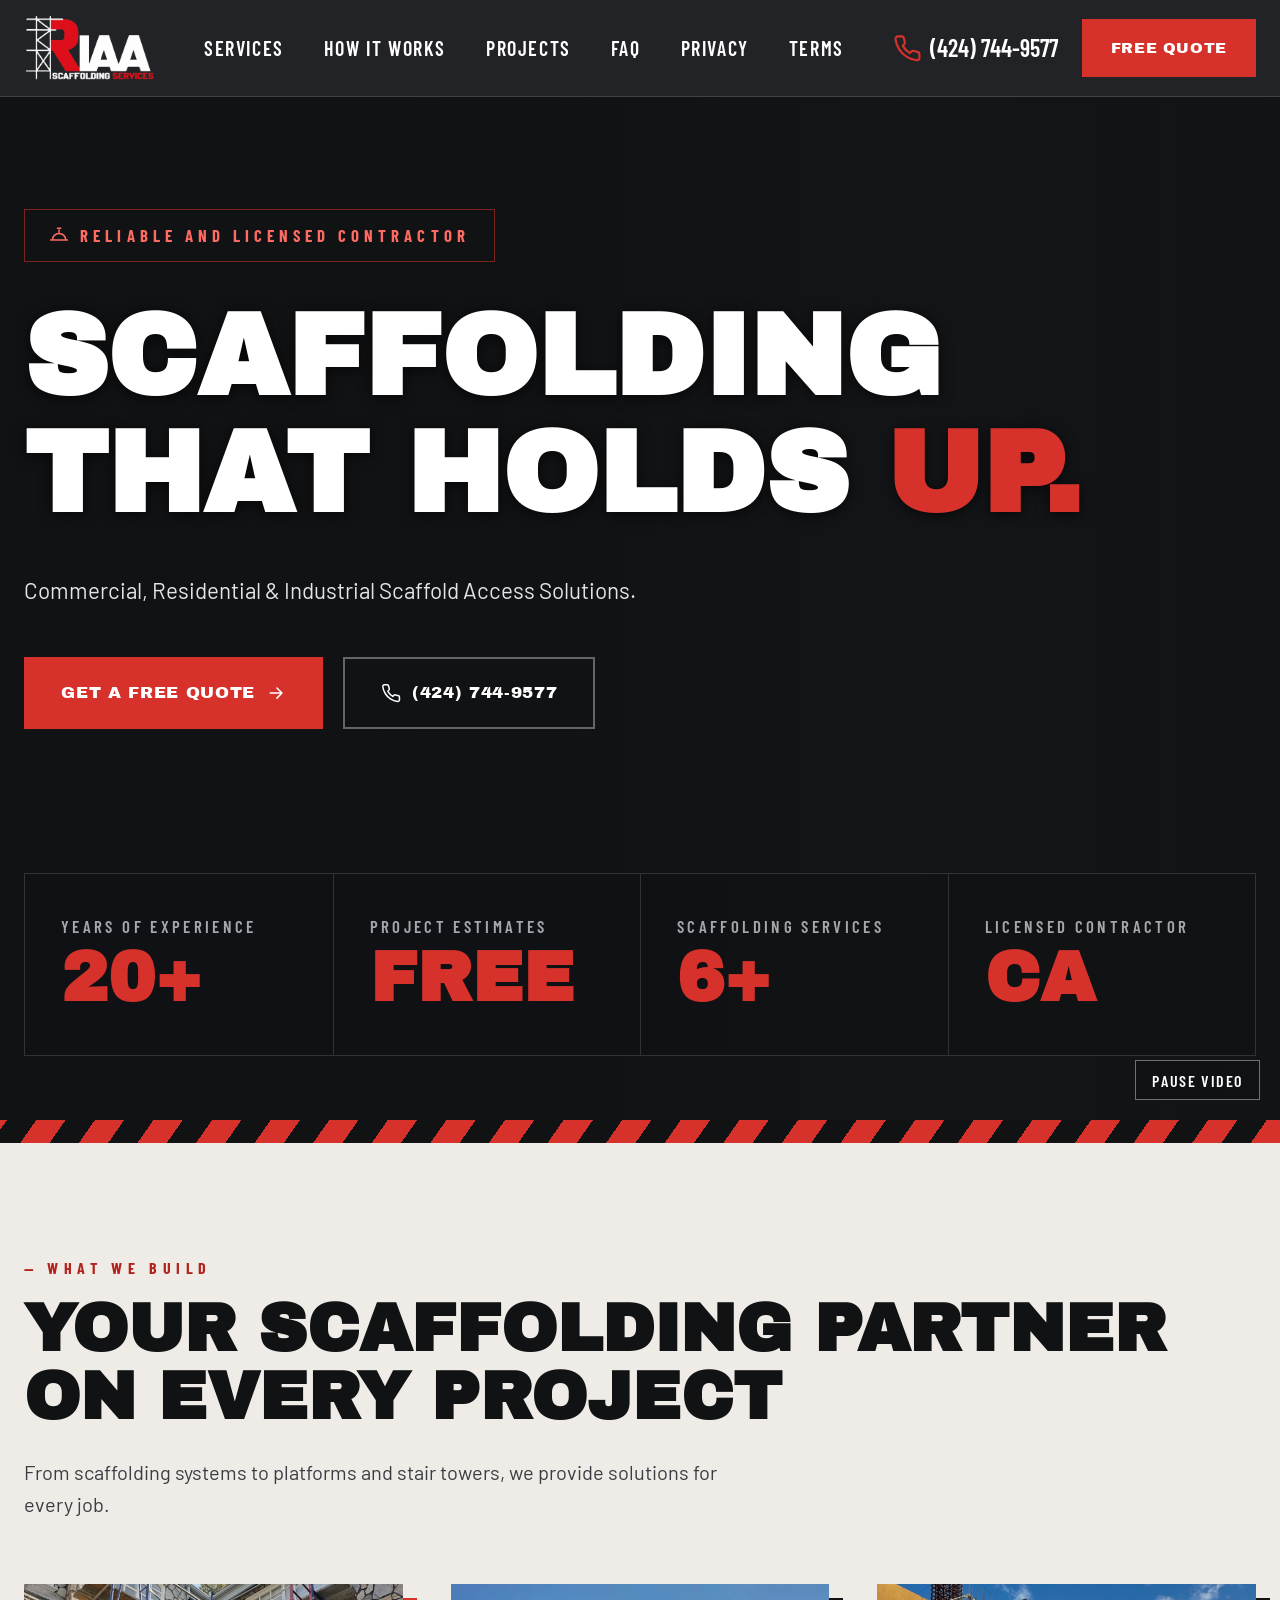
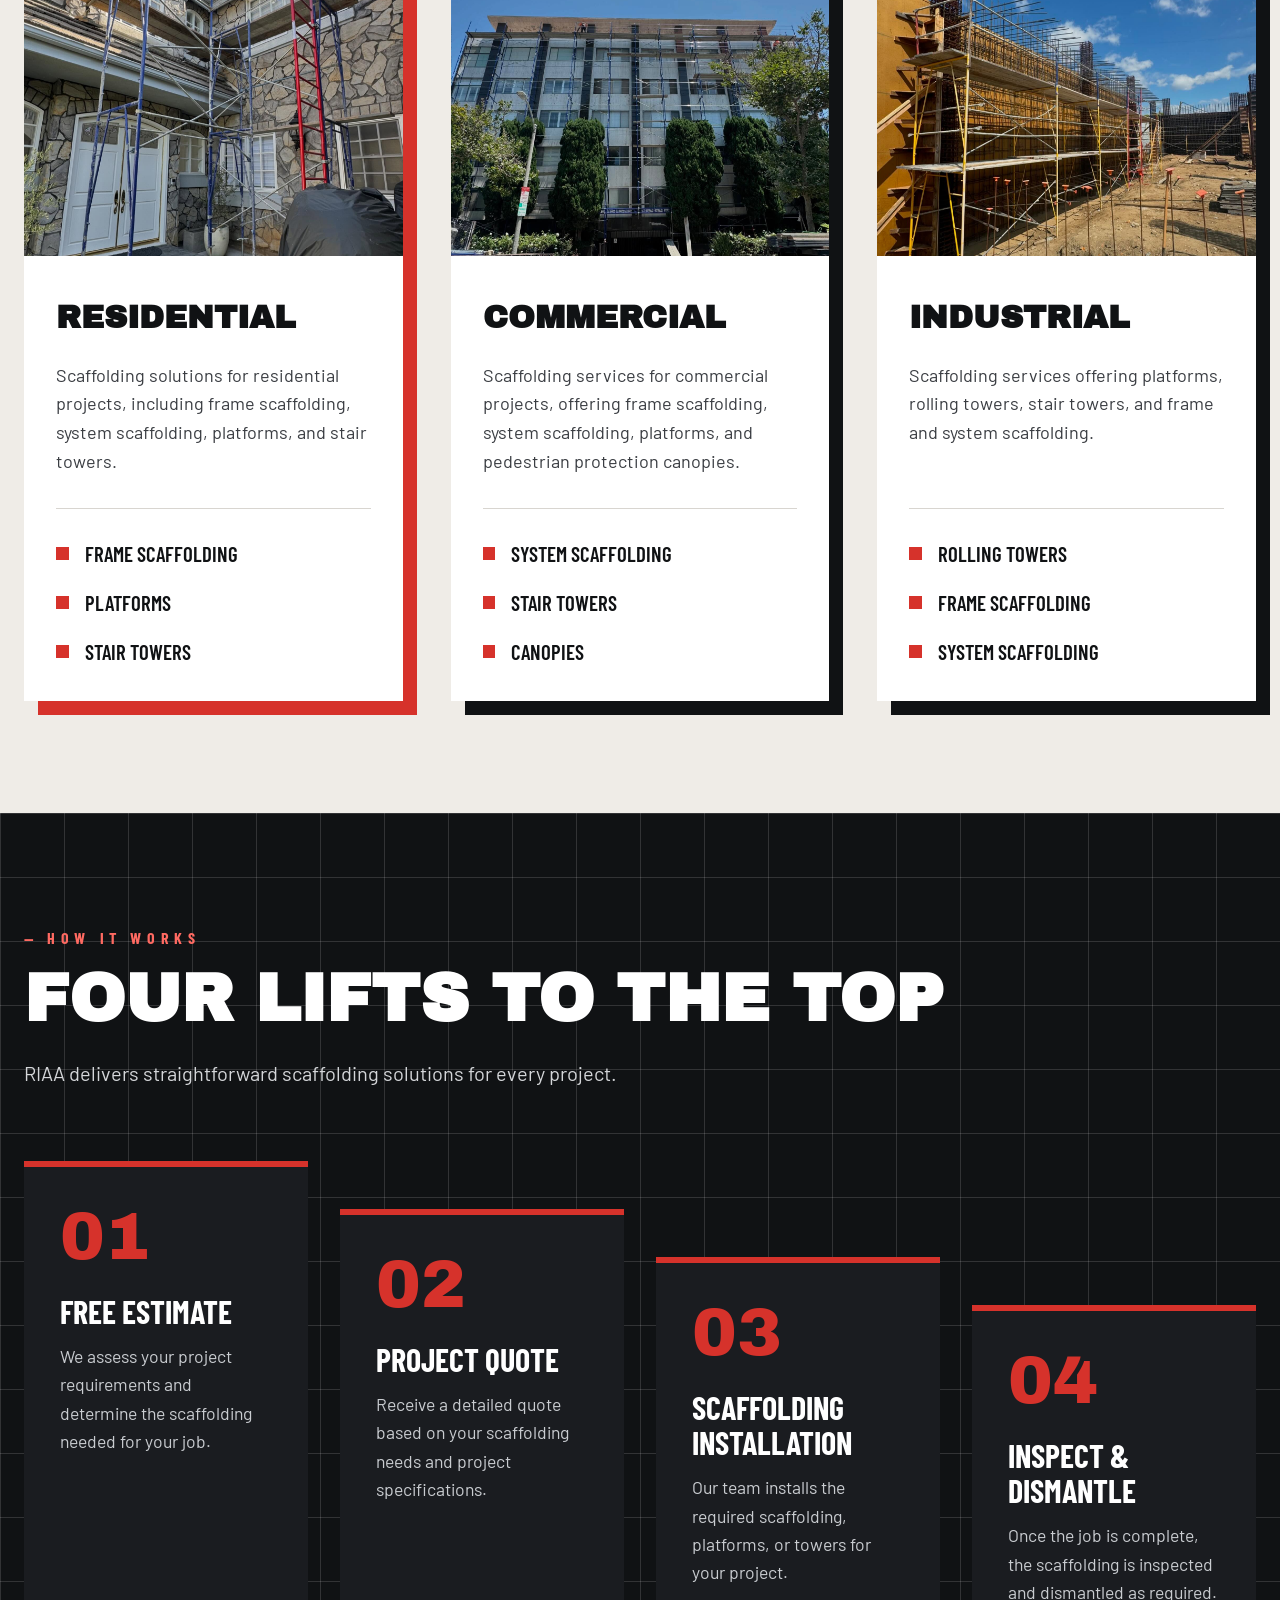
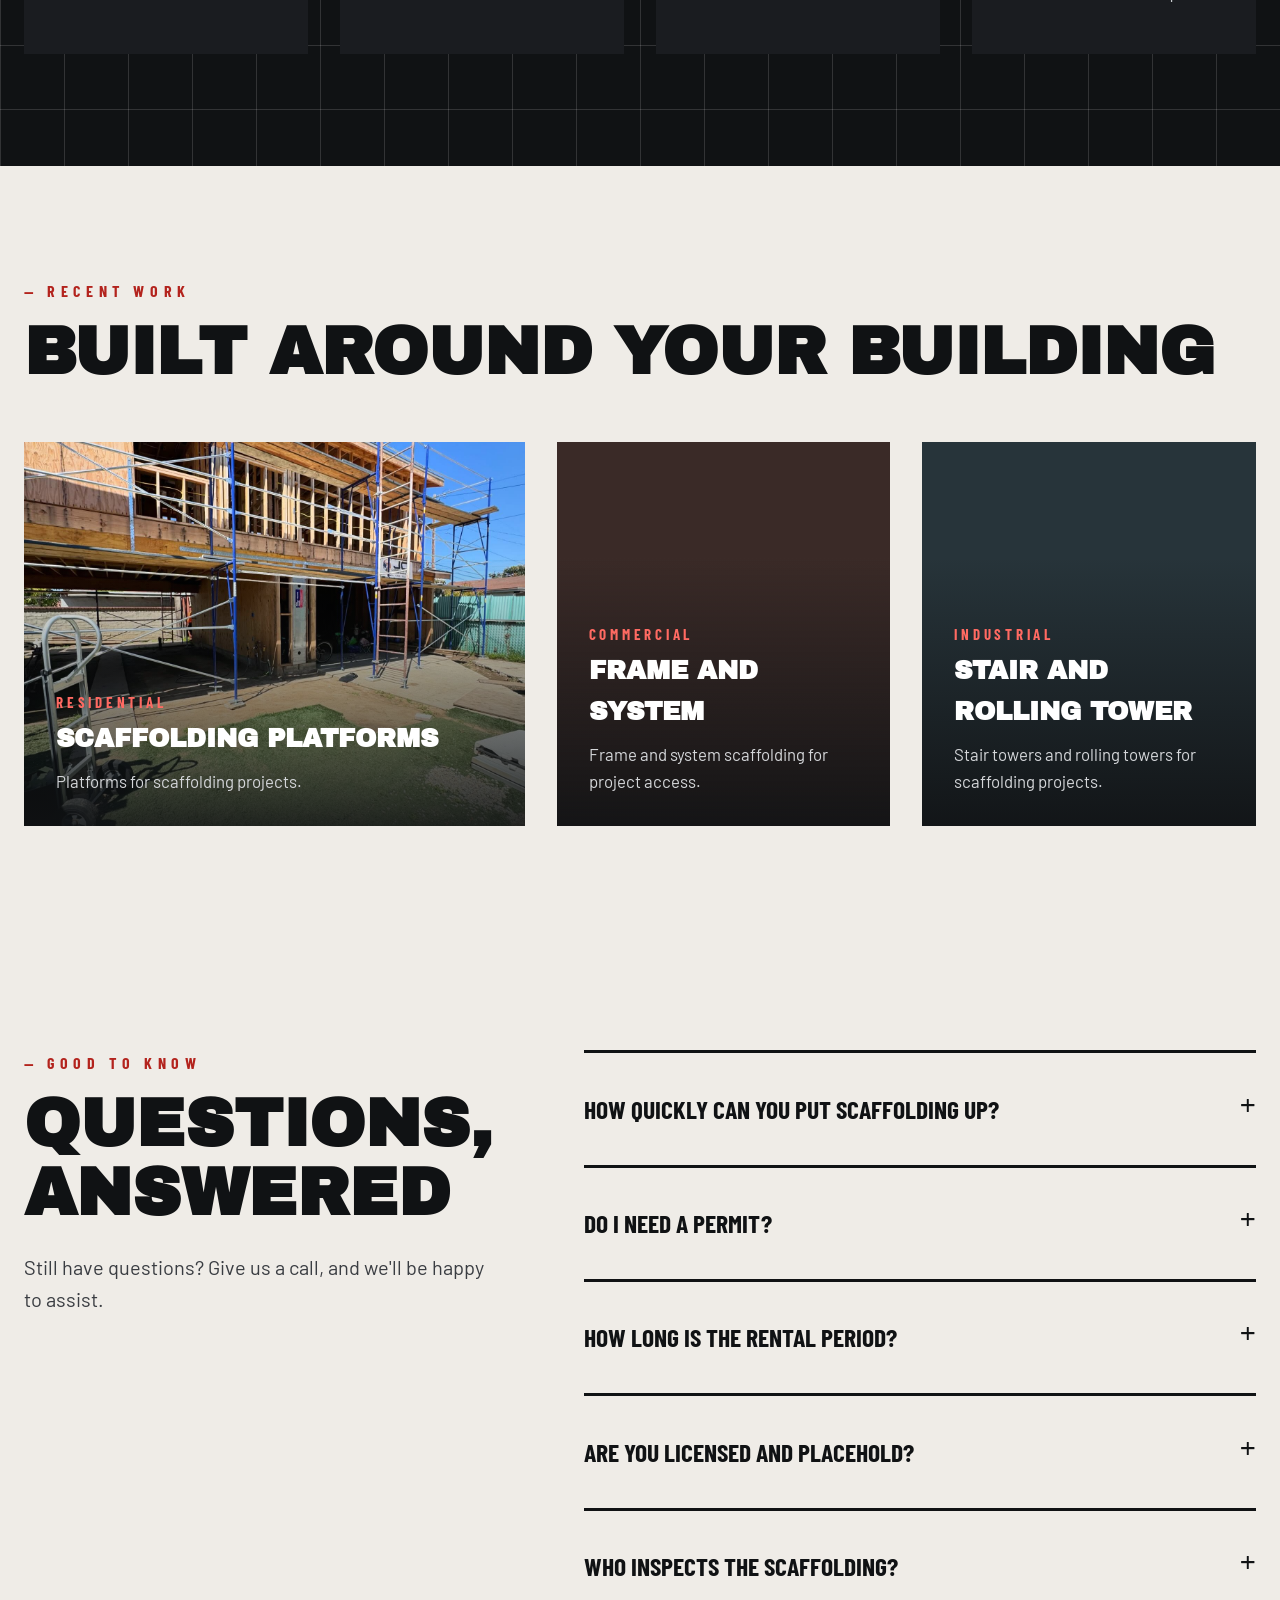
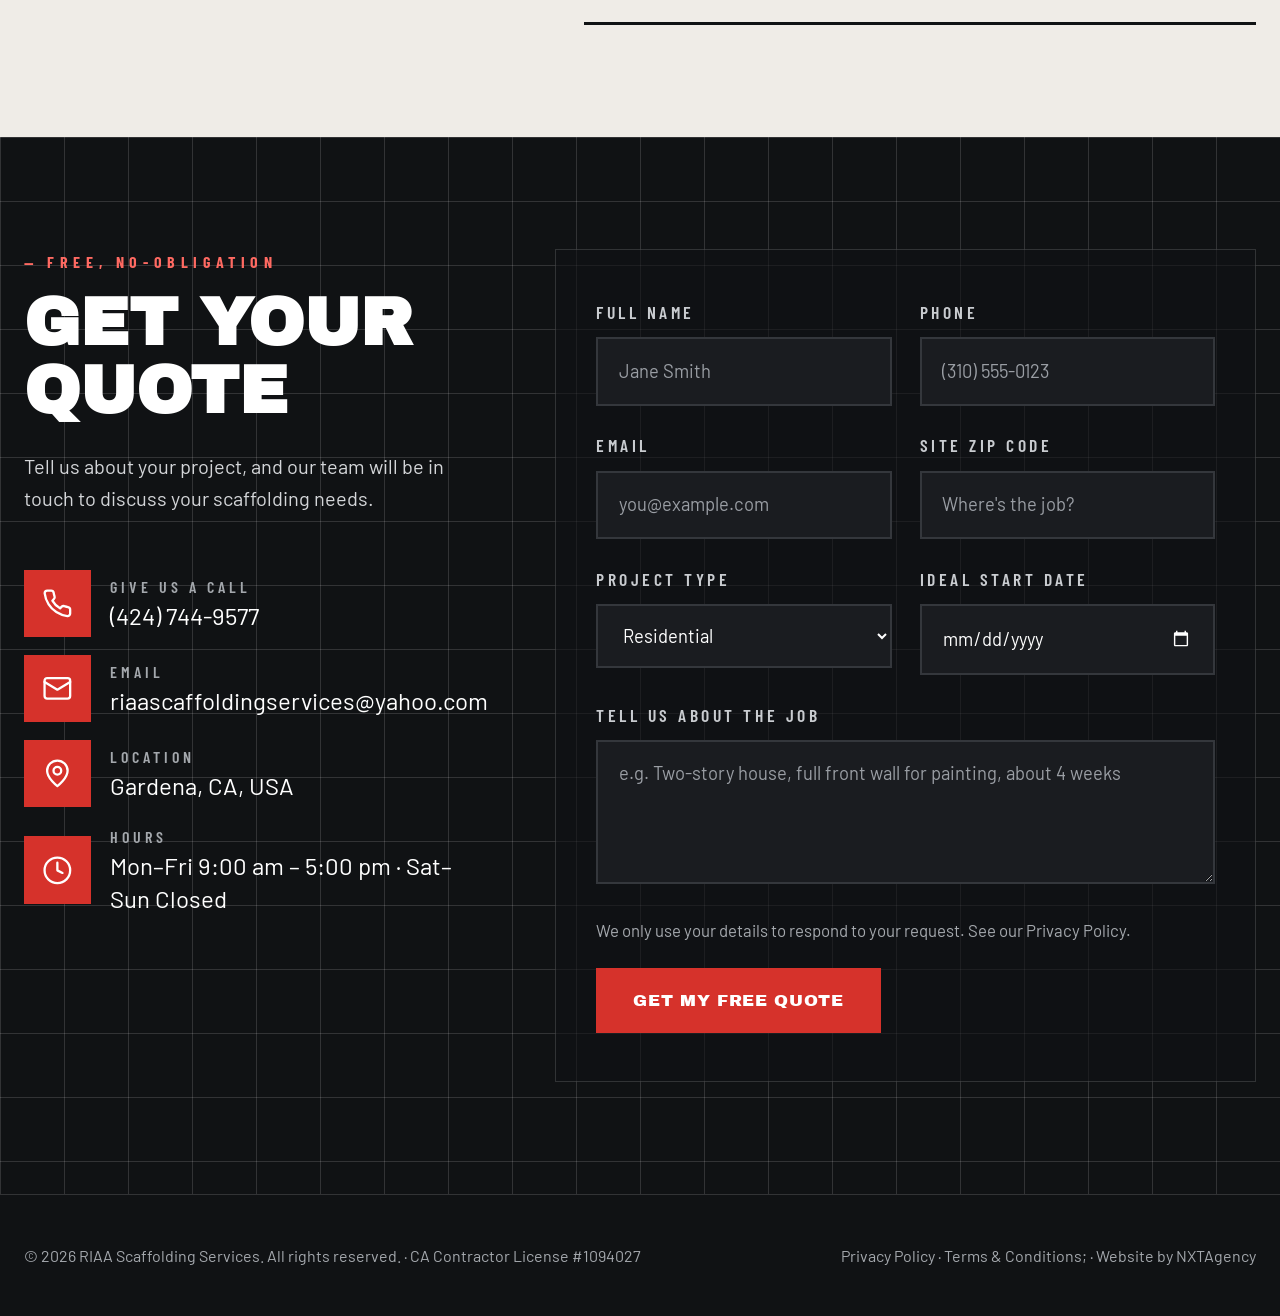
==== index.html @ 9baa69aa "Update index.html" ====
<!DOCTYPE html>
<html lang="en">
<head>
<meta charset="utf-8">
<meta name="viewport" content="width=device-width, initial-scale=1">
<title>RIAA Scaffolding Services | Gardena, CA Scaffolding Contractor</title>
<meta name="description" content="Licensed scaffolding contractor in Gardena, CA. Residential, commercial and industrial scaffold access solutions. Call (424) 744-9577 for a free estimate.">
<meta property="og:title" content="RIAA Scaffolding Services">
<meta property="og:type" content="website">
<meta property="og:image" content="https://riaascaffold.com/img/share.jpg">
<meta property="og:url" content="https://riaascaffold.com/">
<link rel="canonical" href="https://riaascaffold.com/">
<link rel="preconnect" href="https://fonts.googleapis.com">
<link rel="preconnect" href="https://fonts.gstatic.com" crossorigin>
<link href="https://fonts.googleapis.com/css2?family=Archivo+Black&family=Barlow+Condensed:wght@500;600;700&family=Barlow:wght@400;500;600&display=swap" rel="stylesheet">
<link rel="stylesheet" href="style.css?v=6">
<link rel="icon" type="image/png" href="img/favicon.png">
<link rel="apple-touch-icon" href="img/favicon.png">
</head>
<body>
<a class="skip" href="#main">Skip to main content</a>
<svg width="0" height="0" style="position:absolute" aria-hidden="true">
  <symbol id="phone" viewBox="0 0 24 24"><path d="M22 16.9v3a2 2 0 0 1-2.2 2 19.8 19.8 0 0 1-8.6-3.1 19.5 19.5 0 0 1-6-6A19.8 19.8 0 0 1 2.1 4.2 2 2 0 0 1 4.1 2h3a2 2 0 0 1 2 1.7c.1 1 .4 1.9.7 2.8a2 2 0 0 1-.5 2.1L8.1 9.9a16 16 0 0 0 6 6l1.3-1.3a2 2 0 0 1 2.1-.4c.9.3 1.8.6 2.8.7a2 2 0 0 1 1.7 2z"/></symbol>
  <symbol id="mail" viewBox="0 0 24 24"><rect x="2" y="4" width="20" height="16" rx="2"/><path d="m22 7-10 6L2 7"/></symbol>
  <symbol id="pin" viewBox="0 0 24 24"><path d="M20 10c0 6-8 12-8 12S4 16 4 10a8 8 0 0 1 16 0z"/><circle cx="12" cy="10" r="3"/></symbol>
  <symbol id="clock" viewBox="0 0 24 24"><circle cx="12" cy="12" r="10"/><path d="M12 6v6l4 2"/></symbol>
  <symbol id="arrow" viewBox="0 0 24 24"><path d="M5 12h14m-6-6 6 6-6 6"/></symbol>
  <symbol id="hat" viewBox="0 0 24 24"><path d="M2 18h20M4 18a8 8 0 0 1 16 0M12 6v4M10 4h4"/></symbol>
</svg>

<header>
  <div class="wrap">
    <a class="logo" href="#top" aria-label="RIAA Scaffolding Services home"><img src="img/logo.png" alt="RIAA Scaffolding Services"></a>
    <nav aria-label="Main"><a href="#services">Services</a><a href="#process">How it works</a><a href="#projects">Projects</a><a href="#faq">FAQ</a><a href="privacy.html">Privacy</a><a href="terms.html">Terms</a></nav>
    <div class="hright">
      <a class="tel" href="tel:4247449577"><svg class="i" aria-hidden="true"><use href="#phone"/></svg>(424) 744-9577</a>
      <a class="btn" href="#quote">Free quote</a>
    </div>
  </div>
</header>

<main id="main">
<section id="top">
  <video class="hero-video" aria-hidden="true" autoplay muted loop playsinline preload="metadata" poster="img/hero.png"><source src="img/hero.mp4" type="video/mp4"></video>
  <button class="video-toggle" id="videoToggle" type="button" aria-label="Pause background video">Pause video</button>
  <div class="wrap">
    <div class="hero-in">
      <p class="badge"><svg class="i" aria-hidden="true"><use href="#hat"/></svg>Reliable and Licensed Contractor</p>
      <h1 class="disp">Scaffolding that holds <em>up.</em></h1>
      <p class="hero-sub">Commercial, Residential &amp; Industrial Scaffold Access Solutions.</p>
      <div class="cta-row">
        <a class="btn" href="#quote">Get a free quote <svg class="i" aria-hidden="true"><use href="#arrow"/></svg></a>
        <a class="btn ghost" href="tel:4247449577"><svg class="i" aria-hidden="true"><use href="#phone"/></svg>(424) 744-9577</a>
      </div>
    </div>
    <div class="stats">
      <div><span>Years Of Experience</span><b>20+</b></div>
      <div><span>Project Estimates</span><b>FREE</b></div>
      <div><span>Scaffolding Services</span><b>6+</b></div>
      <div><span>Licensed Contractor</span><b>CA</b></div>
    </div>
  </div>
</section>
<div class="hazard" aria-hidden="true"></div>

<section id="services">
  <div class="wrap">
    <p class="kicker">What we build</p>
    <h2 class="disp">Your scaffolding partner on every project</h2>
    <p class="lead">From scaffolding systems to platforms and stair towers, we provide solutions for every job.</p>
    <div class="cards">
      <article class="card"><div class="img" role="img" aria-label="Scaffold on a brick house" style="background-image:url(img/residential2.jpg)"></div><div class="body">
        <h3>Residential</h3><p>Scaffolding solutions for residential projects, including frame scaffolding, system scaffolding, platforms, and stair towers.</p>
        <ul><li>Frame Scaffolding</li><li>Platforms</li><li>Stair Towers</li></ul></div></article>
      <article class="card"><div class="img" role="img" aria-label="Netted scaffold on an office block" style="background-image:url(img/commercial1.jpg)"></div><div class="body">
        <h3>Commercial</h3><p>Scaffolding services for commercial projects, offering frame scaffolding, system scaffolding, platforms, and pedestrian protection canopies.</p>
        <ul><li>System Scaffolding</li><li>Stair Towers</li><li>Canopies</li></ul></div></article>
      <article class="card"><div class="img" role="img" aria-label="Scaffold around plant equipment" style="background-image:url(img/industrial3.jpg)"></div><div class="body">
        <h3>Industrial</h3><p>Scaffolding services offering platforms, rolling towers, stair towers, and frame and system scaffolding.</p>
        <ul><li>Rolling Towers</li><li>Frame Scaffolding</li><li>System Scaffolding</li></ul></div></article>
    </div>
  </div>
</section>

<section id="process" class="dark grid-bg">
  <div class="wrap">
    <p class="kicker">How it works</p>
    <h2 class="disp">Four lifts to the top</h2>
    <p class="lead">RIAA delivers straightforward scaffolding solutions for every project.</p>
    <ol class="steps">
      <li><h3>Free Estimate</h3><p>We assess your project requirements and determine the scaffolding needed for your job.</p></li>
      <li><h3>Project Quote</h3><p>Receive a detailed quote based on your scaffolding needs and project specifications.</p></li>
      <li><h3>Scaffolding Installation</h3><p>Our team installs the required scaffolding, platforms, or towers for your project.</p></li>
      <li><h3>Inspect &amp; Dismantle</h3><p>Once the job is complete, the scaffolding is inspected and dismantled as required.</p></li>
    </ol>
  </div>
</section>

<section id="projects">
  <div class="wrap">
    <p class="kicker">Recent work</p>
    <h2 class="disp">Built around your building</h2>
    <div class="projects">
      <article class="proj" style="--bg:#2b2f35 url(img/residential3.jpg)"><small>Residential</small><h3>Scaffolding Platforms</h3><p>Platforms for scaffolding projects.</p></article>
      <article class="proj"><small>Commercial</small><h3>Frame and System</h3><p>Frame and system scaffolding for project access.</p></article>
      <article class="proj"><small>Industrial</small><h3>Stair and Rolling Tower</h3><p>Stair towers and rolling towers for scaffolding projects.</p></article>
    </div>
  </div>
</section>

<section id="faq">
  <div class="wrap faq">
    <div>
      <p class="kicker">Good to know</p>
      <h2 class="disp">Questions, answered</h2>
      <p class="lead">Still have questions? Give us a call, and we'll be happy to assist.</p>
    </div>
    <div class="list">
      <details><summary>How quickly can you put scaffolding up?</summary><p>Timing depends on the size of the project. Contact us for a free estimate and we'll give you a schedule.</p></details>
      <details><summary>Do I need a permit?</summary><p>If scaffolding is placed on or over a public sidewalk or street, a permit is usually required. Call us and we'll explain what your project needs.</p></details>
      <details><summary>How long is the rental period?</summary><p>As long as your project requires. We'll confirm the rental period in your quote.</p></details>
      <details><summary>Are you licensed and placehold?</summary><p>Yes. RIAA Scaffolding Services is a licensed and placehold contractor.</p></details>
      <details><summary>Who inspects the scaffolding?</summary><p>Our team inspects the scaffolding after installation and before it's dismantled.</p></details>
    </div>
  </div>
</section>

<section id="quote" class="dark grid-bg">
  <div class="wrap qgrid">
    <div>
      <p class="kicker">Free, no-obligation</p>
      <h2 class="disp">Get your quote</h2>
      <p class="lead">Tell us about your project, and our team will be in touch to discuss your scaffolding needs.</p>
      <div class="contact">
        <div> <span class="ic"><svg class="i" aria-hidden="true"><use href="#phone"/></svg></span><p><small>Give us a call</small><span>(424) 744-9577</span></p></div>
        <div><span class="ic"><svg class="i" aria-hidden="true"><use href="#mail"/></svg></span><p><small>Email</small><span><a href="mailto:riaascaffoldingservices@yahoo.com">riaascaffoldingservices@yahoo.com</a></span></p></div>
        <div><span class="ic"><svg class="i" aria-hidden="true"><use href="#pin"/></svg></span><p><small>Location</small><span>Gardena, CA, USA</span></p></div>
        <div><span class="ic"><svg class="i" aria-hidden="true"><use href="#clock"/></svg></span><p><small>Hours</small><span>Mon–Fri 9:00 am – 5:00 pm · Sat–Sun Closed</span></p></div>
      </div>
    </div>
    <form id="qform" action="https://formsubmit.co/78149cd3e2fc4c81d90d7c76fc1f3b5c" method="POST">
  <input type="hidden" name="_next" value="https://nxtagency2024-ship-it.github.io/riass.service.final/thank-you.html">
  <input type="hidden" name="_subject" value="New quote request from the website">
  <input type="hidden" name="_template" value="table">
  <input type="hidden" name="_blacklist" value="backlinks, seo services, crypto, casino, viagra">
  <input type="text" name="_honey" style="display:none" tabindex="-1" autocomplete="off" aria-label="Leave this field empty">

  <div><label for="n">Full name</label><input id="n" name="name" placeholder="Jane Smith" required autocomplete="name"></div>
  <div><label for="p">Phone</label><input id="p" name="phone" type="tel" placeholder="(310) 555-0123" required autocomplete="tel"></div>
  <div><label for="e">Email</label><input id="e" name="email" type="email" placeholder="you@example.com" required autocomplete="email"></div>
  <div><label for="z">Site ZIP code</label><input id="z" name="zip" placeholder="Where's the job?" autocomplete="postal-code"></div>
  <div><label for="t">Project type</label><select id="t" name="project_type"><option>Residential</option><option>Commercial</option><option>Industrial</option></select></div>
  <div><label for="s">Ideal start date</label><input id="s" name="start_date" type="date"></div>
  <div class="full"><label for="d">Tell us about the job</label><textarea id="d" name="job_details" placeholder="e.g. Two-story house, full front wall for painting, about 4 weeks"></textarea></div>
  <div class="full fbot"><p>We only use your details to respond to your request. See our <a href="privacy.html">Privacy Policy</a>.</p><button class="btn" type="submit">Get my free quote</button></div>
</form>
  </div>
</section>
</main>

<footer>
  <div class="wrap">
    <span>© <span id="y"></span> RIAA Scaffolding Services. All rights reserved. · CA Contractor License #1094027 </span>
    <span><a href="privacy.html">Privacy Policy</a> · <a href="terms.html">Terms &amp; Conditions; </a> · Website by <a href="https://www.nxtagency.net" target="_blank" rel="noopener">NXTAgency</a></span>
  </div>
</footer>

<script>
document.getElementById('y').textContent = new Date().getFullYear();
var vid = document.querySelector('.hero-video'), vbtn = document.getElementById('videoToggle');
if (vid && vbtn) {
  vbtn.addEventListener('click', function () {
    if (vid.paused) { vid.play(); vbtn.textContent = 'Pause video'; vbtn.setAttribute('aria-label', 'Pause background video'); }
    else { vid.pause(); vbtn.textContent = 'Play video'; vbtn.setAttribute('aria-label', 'Play background video'); }
  });
}
</script>
</body>
</html>
---- style.css ----
:root{--red:#d6322b;--black:#101214;--panel:#1a1c20;--paper:#efece7;--line:rgba(255,255,255,.14);--mute:#a4a8ad;--ink:#3a3d42}
*{box-sizing:border-box;margin:0}
html{scroll-behavior:smooth;scroll-padding-top:6rem}
body{font-family:Barlow,system-ui,sans-serif;font-weight:400;color:var(--black);background:var(--paper);line-height:1.6;font-size:18px}
a{color:inherit;text-decoration:none}
:focus-visible{outline:3px solid var(--red);outline-offset:3px}
.wrap{max-width:78rem;margin:0 auto;padding:0 1.5rem}
.disp{font-family:'Archivo Black',sans-serif;text-transform:uppercase;line-height:1.02}
.cond{font-family:'Barlow Condensed',sans-serif;text-transform:uppercase}
section{padding:7rem 0}
.dark{background:var(--black);color:#fff}
.grid-bg{background-image:linear-gradient(var(--line) 1px,transparent 1px),linear-gradient(90deg,var(--line) 1px,transparent 1px);background-size:64px 64px;background-color:var(--black)}
h2{font-size:clamp(2.2rem,5.5vw,4.2rem)}
.kicker{font-family:'Barlow Condensed';font-weight:700;letter-spacing:.35em;text-transform:uppercase;color:var(--red);font-size:1rem;margin-bottom:.9rem}
.kicker::before{content:"— "}
.lead{margin-top:1.5rem;font-size:1.25rem;color:var(--ink);max-width:44rem}
.dark .lead{color:#d4d6d9}
.btn{display:inline-flex;align-items:center;gap:.7rem;background:var(--red);color:#fff;font-family:'Archivo Black';text-transform:uppercase;letter-spacing:.04em;font-size:1.05rem;padding:1.3rem 2.2rem;border:2px solid var(--red);cursor:pointer;transition:background .15s}
.btn:hover{background:#b82822}
.btn.ghost{background:transparent;border-color:rgba(255,255,255,.35)}
.btn.ghost:hover{background:rgba(255,255,255,.1)}
svg.i{width:1.2em;height:1.2em;fill:none;stroke:currentColor;stroke-width:1.8;stroke-linecap:round;stroke-linejoin:round}
/* header */
header{position:sticky;top:0;z-index:40;background:#222326;border-bottom:1px solid var(--line);color:#fff}
header .wrap{display:flex;align-items:center;justify-content:space-between;height:6rem;gap:1.5rem}
.logo{font-family:'Archivo Black';font-size:2.6rem;line-height:.9;display:flex;flex-direction:column}
.logo b{color:var(--red)}
.logo small{font-family:'Barlow Condensed';font-size:.7rem;letter-spacing:.12em;font-weight:700}
nav{display:flex;gap:2.5rem}
nav a,.tel{font-family:'Barlow Condensed';font-weight:600;font-size:1.25rem;text-transform:uppercase;letter-spacing:.08em}
nav a:hover{color:var(--red)}
.hright{display:flex;align-items:center;gap:1.5rem}
.tel{display:flex;align-items:center;gap:.5rem;font-size:1.5rem;letter-spacing:0}
.tel svg{color:var(--red)}
.hright .btn{padding:.95rem 1.7rem;font-size:.95rem}
@media(max-width:1000px){nav{display:none}}
@media(max-width:560px){.tel{display:none}}
/* hero */
#top{padding:0;position:relative;background:linear-gradient(90deg,var(--black) 28%,rgba(16,18,20,.55) 70%,rgba(16,18,20,.7)),url(img/hero.png) center/cover,#1f2226;color:#fff}
.hero-in{padding:15rem 0 9rem}
.badge{display:inline-flex;align-items:center;gap:.7rem;border:1px solid rgba(214,50,43,.55);background:rgba(16,18,20,.5);color:var(--red);font-family:'Barlow Condensed';font-weight:700;letter-spacing:.3em;font-size:1.05rem;text-transform:uppercase;padding:.75rem 1.5rem}
h1{font-size:clamp(3rem,9vw,7.6rem);margin-top:2.25rem;max-width:11ch}
h1 em{font-style:normal;color:var(--red)}
.hero-sub{margin-top:2.5rem;font-size:1.4rem;max-width:40rem;color:#e2e4e6}
.cta-row{margin-top:3rem;display:flex;gap:1.25rem;flex-wrap:wrap}
.stats{position:relative;border:1px solid var(--line);background:rgba(16,18,20,.82);display:grid;grid-template-columns:repeat(4,1fr);margin-bottom:4rem}
.stats div{padding:2.4rem 2.25rem;border-left:1px solid var(--line)}
.stats div:first-child{border-left:0}
.stats span{display:block;font-family:'Barlow Condensed';font-weight:600;letter-spacing:.2em;text-transform:uppercase;color:var(--mute);font-size:1.05rem}
.stats b{font-family:'Archivo Black';font-size:4.4rem;line-height:1.1;color:var(--red)}
@media(max-width:900px){.stats{grid-template-columns:1fr 1fr}.stats div:nth-child(3){border-left:0}.stats div:nth-child(n+3){border-top:1px solid var(--line)}.hero-in{padding:9rem 0 5rem}}
.hazard{height:1.4rem;background:repeating-linear-gradient(-55deg,var(--red) 0 24px,var(--black) 24px 48px)}
/* services */
.cards{margin-top:4rem;display:grid;gap:3rem;grid-template-columns:repeat(3,1fr)}
.card{background:#fff;box-shadow:14px 14px 0 var(--black);display:flex;flex-direction:column}
.card:first-child{box-shadow:14px 14px 0 var(--red)}
.card .img{height:17rem;background:linear-gradient(135deg,#6b4a3a,#b9855f) center/cover}
.card:nth-child(2) .img{background:linear-gradient(135deg,#1f3a33,#4d7566) center/cover}
.card:nth-child(3) .img{background:linear-gradient(135deg,#1a2a3d,#6f7f90) center/cover}
.card .body{padding:2.25rem 2rem 2rem;display:flex;flex-direction:column;flex:1}
.card h3{font-family:'Archivo Black';text-transform:uppercase;font-size:2rem}
.card p{margin-top:1.1rem;color:var(--ink);flex:1}
.card ul{list-style:none;padding:1.75rem 0 0;margin-top:2rem;border-top:1px solid #d8d5d0;display:grid;gap:1rem}
.card li{font-family:'Barlow Condensed';font-weight:600;font-size:1.3rem;text-transform:uppercase;display:flex;align-items:center;gap:1rem}
.card li::before{content:"";width:.8rem;height:.8rem;background:var(--red);flex:none}
@media(max-width:900px){.cards{grid-template-columns:1fr}}
/* process */
.steps{margin-top:4.5rem;display:grid;gap:2rem;grid-template-columns:repeat(4,1fr);padding:0;list-style:none;counter-reset:s}
.steps li{background:var(--panel);border-top:6px solid var(--red);padding:2.25rem 2.25rem 3rem;counter-increment:s}
.steps li:nth-child(2){margin-top:3rem}.steps li:nth-child(3){margin-top:6rem}.steps li:nth-child(4){margin-top:9rem}
.steps li::before{content:"0" counter(s);font-family:'Archivo Black';font-size:4.2rem;color:var(--red);display:block;line-height:1;margin-bottom:1.5rem}
.steps h3{font-family:'Barlow Condensed';font-size:2rem;text-transform:uppercase;line-height:1.1}
.steps p{margin-top:.8rem;color:#c9ccd0;font-size:1.1rem}
@media(max-width:1000px){.steps{grid-template-columns:1fr 1fr}.steps li:nth-child(n){margin-top:0}}
@media(max-width:560px){.steps{grid-template-columns:1fr}}
/* projects */
.projects{margin-top:3.5rem;display:grid;gap:2rem;grid-template-columns:1.5fr 1fr 1fr}
.proj{min-height:24rem;padding:2rem;display:flex;flex-direction:column;justify-content:flex-end;color:#fff;background:linear-gradient(180deg,rgba(16,18,20,0) 30%,rgba(16,18,20,.9)),var(--bg,#2b2f35) center/cover}
.proj:nth-child(2){--bg:#3a2a27}.proj:nth-child(3){--bg:#27343a}
.proj small{font-family:'Barlow Condensed';font-weight:700;letter-spacing:.25em;text-transform:uppercase;color:var(--red)}
.proj h3{font-family:'Archivo Black';text-transform:uppercase;font-size:1.6rem;margin:.3rem 0 .5rem}
.proj p{color:#d4d6d9;font-size:1.05rem}
@media(max-width:900px){.projects{grid-template-columns:1fr}.proj{min-height:16rem}}
/* safety */
#safety{background:#fff}
.safety{display:grid;gap:4rem;grid-template-columns:1fr 1fr;align-items:start}
.checks{list-style:none;padding:0;display:grid;gap:1rem}
.checks li{background:var(--paper);border-left:6px solid var(--red);padding:1.4rem 1.6rem}
.checks b{font-family:'Barlow Condensed';font-size:1.45rem;text-transform:uppercase;display:block}
@media(max-width:900px){.safety{grid-template-columns:1fr}}
/* faq */
.faq{display:grid;gap:5rem;grid-template-columns:1fr 1.4fr;align-items:start}
.faq .list{border-top:3px solid var(--black)}
details{border-bottom:3px solid var(--black);padding:2.2rem 0}
summary{cursor:pointer;font-family:'Barlow Condensed';font-weight:700;font-size:1.6rem;text-transform:uppercase;list-style:none;display:flex;justify-content:space-between;gap:1rem}
summary::-webkit-details-marker{display:none}
summary::after{content:"+";font-weight:400;font-size:2.2rem;line-height:.8}
details[open] summary::after{content:"−"}
details p{margin-top:1rem;color:var(--ink);max-width:40rem}
@media(max-width:900px){.faq{grid-template-columns:1fr;gap:3rem}}
/* quote */
.qgrid{display:grid;gap:4rem;grid-template-columns:1fr 1.5fr;align-items:start}
.contact{margin-top:3.5rem;display:grid;gap:1.1rem}
.contact div{display:flex;align-items:center;gap:1.2rem}
.contact .ic{width:4.2rem;height:4.2rem;background:var(--red);display:grid;place-items:center;flex:none;font-size:1.6rem}
.contact small{display:block;font-family:'Barlow Condensed';font-weight:600;letter-spacing:.25em;text-transform:uppercase;color:var(--mute);font-size:1rem}
.contact span{font-size:1.5rem;line-height:1.3}
form{border:1px solid var(--line);padding:3rem 2.5rem;display:grid;gap:1.6rem 1.75rem;grid-template-columns:1fr 1fr;background:rgba(16,18,20,.6)}
.full{grid-column:1/-1}
label{display:block;font-family:'Barlow Condensed';font-weight:600;letter-spacing:.2em;text-transform:uppercase;color:#c9ccd0;font-size:1.1rem;margin-bottom:.7rem}
input,select,textarea{width:100%;font:inherit;font-size:1.15rem;padding:1.1rem 1.3rem;background:var(--panel);color:#fff;border:2px solid #34373c;border-radius:0;color-scheme:dark}
input::placeholder,textarea::placeholder{color:#7d8187}
input:focus,select:focus,textarea:focus{border-color:var(--red);outline:none}
textarea{min-height:9rem;resize:vertical}
.fbot{display:flex;justify-content:space-between;align-items:center;gap:1.5rem;flex-wrap:wrap}
.fbot p{color:var(--mute);font-size:1.05rem}
#msg{color:#fff;font-weight:600;margin-top:1rem}
@media(max-width:900px){.qgrid{grid-template-columns:1fr}}
@media(max-width:560px){form{grid-template-columns:1fr;padding:2rem 1.25rem}}
footer{background:var(--black);color:var(--mute);padding:3rem 0;border-top:1px solid var(--line);font-size:1rem}
footer .wrap{display:flex;justify-content:space-between;flex-wrap:wrap;gap:1rem}
@media(prefers-reduced-motion:reduce){html{scroll-behavior:auto}}

/* ===== Final additions ===== */
html,body{width:100%;max-width:100%;overflow-x:hidden;overflow-x:clip}
body{position:relative}
header,main,section,footer,.wrap{max-width:100%}
.wrap>*,.stats>*,.cards>*,.steps>*,.projects>*,.qgrid>*,.faq>*,form>*,header .wrap>*{min-width:0}
img,svg{max-width:100%}
.logo img{height:4rem;width:auto;display:block}
/* hero video */
#top{overflow:hidden}
.hero-video{position:absolute;inset:0;width:100%;height:100%;object-fit:cover;object-position:50% center;z-index:0}
#top::before{content:"";position:absolute;inset:0;z-index:1;background:linear-gradient(90deg,var(--black) 28%,rgba(16,18,20,.55) 70%,rgba(16,18,20,.7))}
#top .wrap{position:relative;z-index:2}
h1{text-shadow:0 2px 14px rgba(0,0,0,.7)}
@media(prefers-reduced-motion:reduce){.hero-video{display:none}}
/* desktop hero spacing */
@media(min-width:901px){.hero-in{padding-top:7rem}h1{max-width:16ch}}
/* date field (iPhone) */
input[type="date"]{-webkit-appearance:none;appearance:none;display:block;width:100%;min-width:0;max-width:100%;text-align:left;min-height:3.6rem}
input[type="date"]::-webkit-date-and-time-value{text-align:left;min-height:1.4em}
/* links */
footer a{color:inherit;text-decoration:none}
footer a:hover{color:#fff}
.contact a{color:#fff}
.contact a:hover{color:var(--red)}
/* policy pages */
.policy{padding:5rem 0 6rem;background:var(--paper)}
.policy .wrap{max-width:52rem}
.policy h1{font-size:clamp(2.2rem,6vw,3.6rem);max-width:none;margin-top:.5rem;text-shadow:none}
.policy .updated{color:var(--ink);margin-top:1rem;font-size:1rem}
.policy h2{font-family:'Barlow Condensed';text-transform:uppercase;font-size:1.8rem;margin:2.5rem 0 .6rem}
.policy p,.policy li{color:var(--ink);margin-top:.8rem}
.policy ul{padding-left:1.3rem}
.policy a{color:var(--red);text-decoration:underline}
/* mobile */
@media(max-width:900px){
  #top{background-image:none!important}
  #top::before{background:rgba(16,18,20,.35)!important}
  .stats{grid-template-columns:repeat(2,minmax(0,1fr))}
  .stats div{padding:1.4rem 1rem;overflow:hidden}
  .stats span{font-size:.85rem;letter-spacing:.08em}
  .stats b{font-size:clamp(1.8rem,10vw,3rem);overflow-wrap:anywhere}
  header .wrap{gap:.75rem;height:5rem}
  .logo img{max-width:52vw;height:auto;max-height:3.4rem}
  .hright .btn{padding:.85rem 1rem;font-size:.8rem;white-space:nowrap}
  h1{font-size:clamp(2.1rem,9vw,4rem);overflow-wrap:anywhere;max-width:none}
  h2{font-size:clamp(1.8rem,8vw,2.6rem)}
  .kicker{letter-spacing:.2em}
  .badge{letter-spacing:.12em;font-size:.85rem;padding:.7rem 1rem}
}
@media(max-width:700px){
  .hero-sub{font-size:1.15rem}
  .btn{padding:1.1rem 1.4rem;font-size:.95rem}
  .cta-row .btn{width:100%;justify-content:center}
  .cards,.projects,.safety,.faq,.qgrid,.steps{grid-template-columns:minmax(0,1fr)}
  .card{box-shadow:8px 8px 0 var(--black)}
  .card:first-child{box-shadow:8px 8px 0 var(--red)}
  .contact span{font-size:1.15rem;overflow-wrap:anywhere}
  form{grid-template-columns:minmax(0,1fr);padding:1.75rem 1.1rem}
  section{padding:4.5rem 0}
}
.video-toggle{position:absolute;right:1.25rem;bottom:1.25rem;z-index:3;background:rgba(16,18,20,.8);color:#fff;border:1px solid rgba(255,255,255,.4);font-family:'Barlow Condensed';font-weight:600;letter-spacing:.1em;text-transform:uppercase;font-size:1rem;padding:.6rem 1rem;cursor:pointer}
.video-toggle:hover{border-color:#fff}
@media(prefers-reduced-motion:reduce){.video-toggle{display:none}}
.skip{position:absolute;left:-9999px;top:0;background:#fff;color:#101214;padding:.8rem 1.2rem;z-index:100}
.skip:focus{left:1rem;top:1rem}
.video-toggle{position:absolute;right:1.25rem;bottom:1.25rem;z-index:3;background:rgba(16,18,20,.8);color:#fff;border:1px solid rgba(255,255,255,.4);font-family:'Barlow Condensed';font-weight:600;letter-spacing:.1em;text-transform:uppercase;font-size:1rem;padding:.6rem 1rem;cursor:pointer}
.video-toggle:hover{border-color:#fff}
@media(prefers-reduced-motion:reduce){.video-toggle{display:none}}
.kicker,.policy a{color:#b3231d}
.dark .kicker,.badge,.proj small{color:#ff6a62}
input::placeholder,textarea::placeholder{color:#9a9ea4}
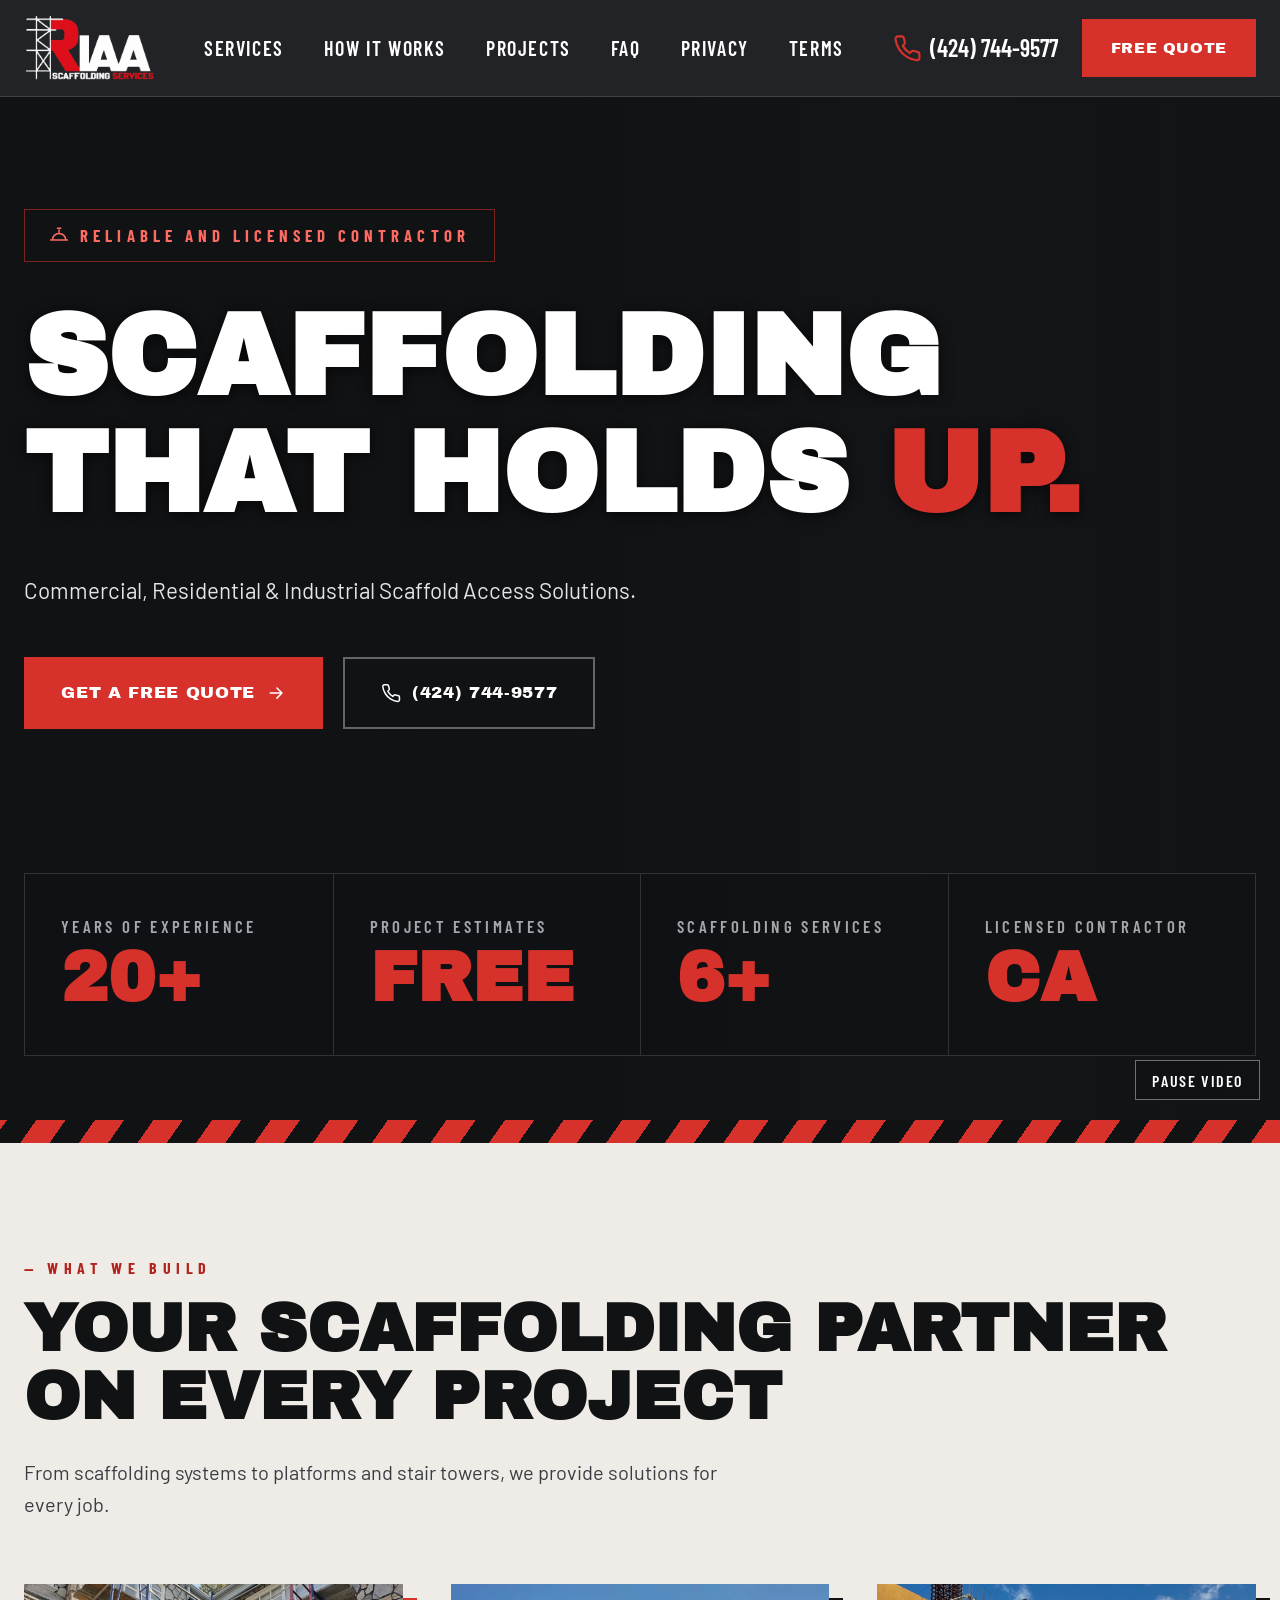
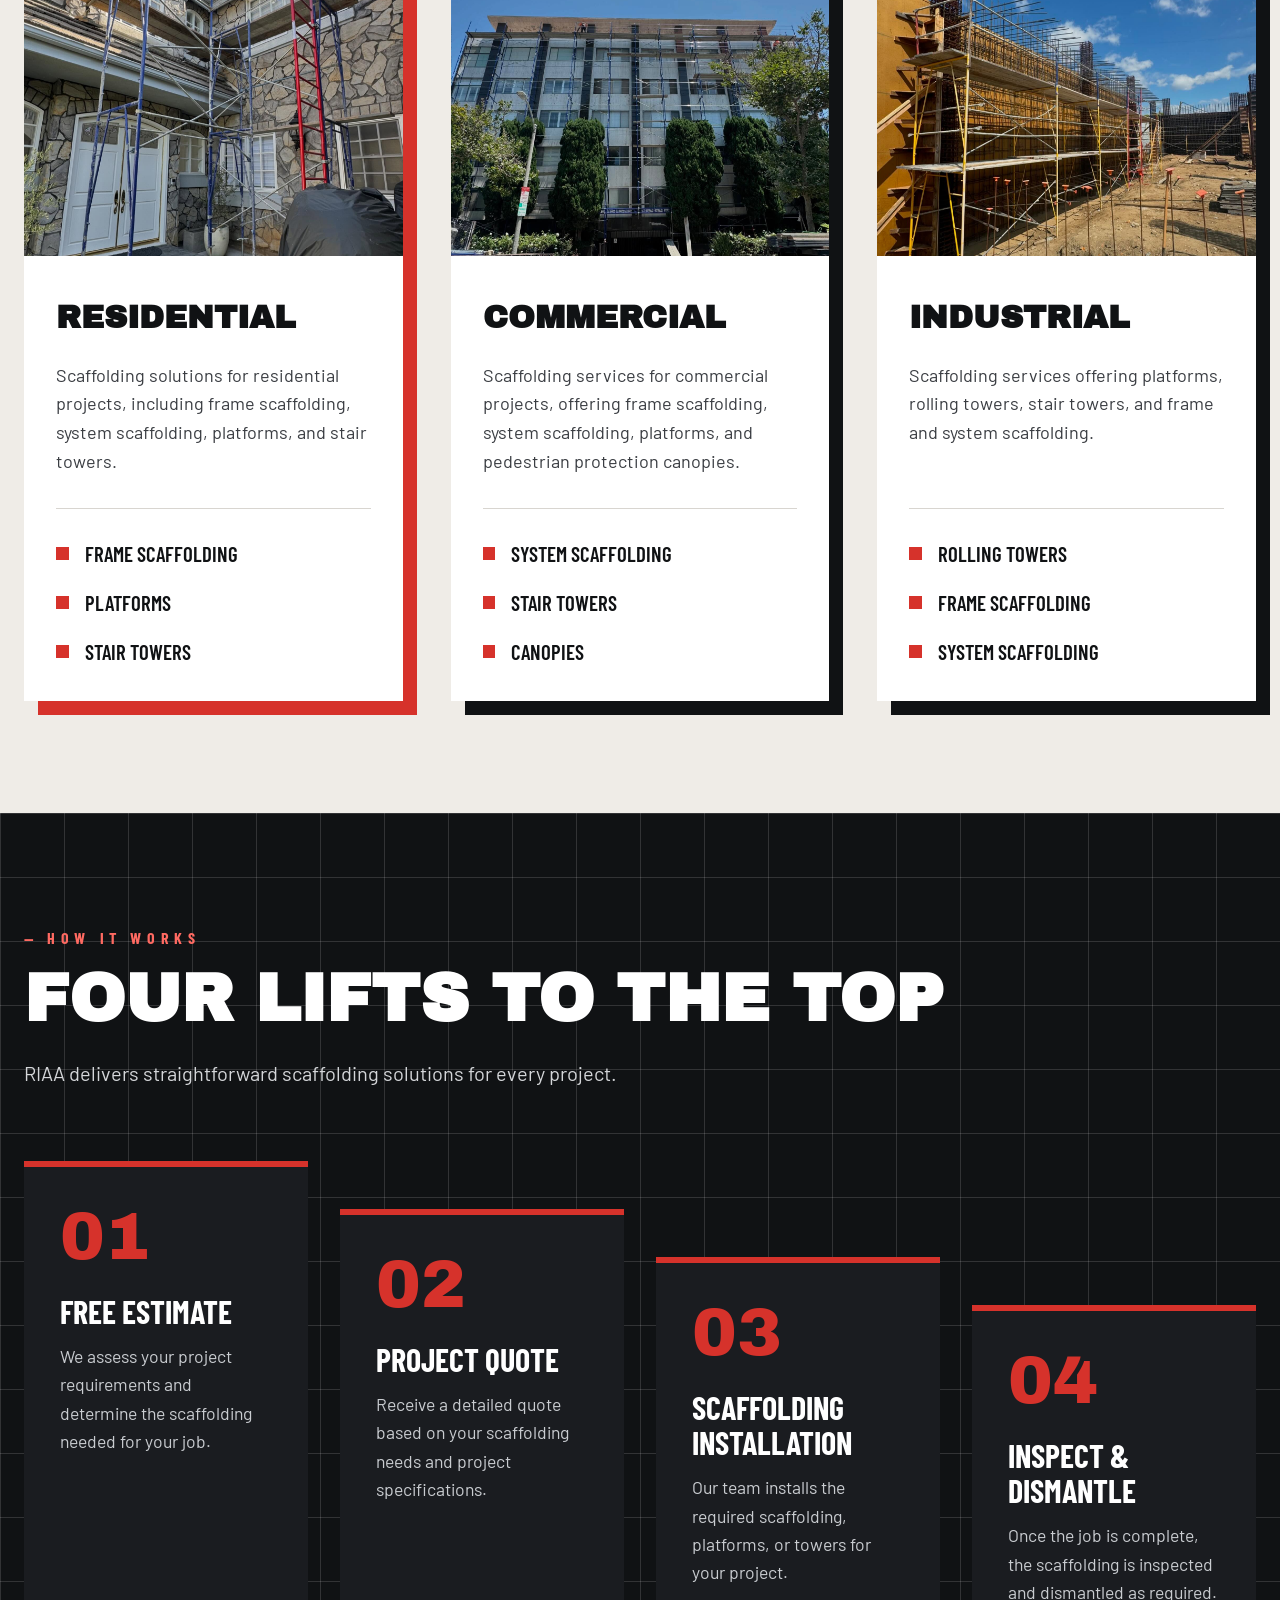
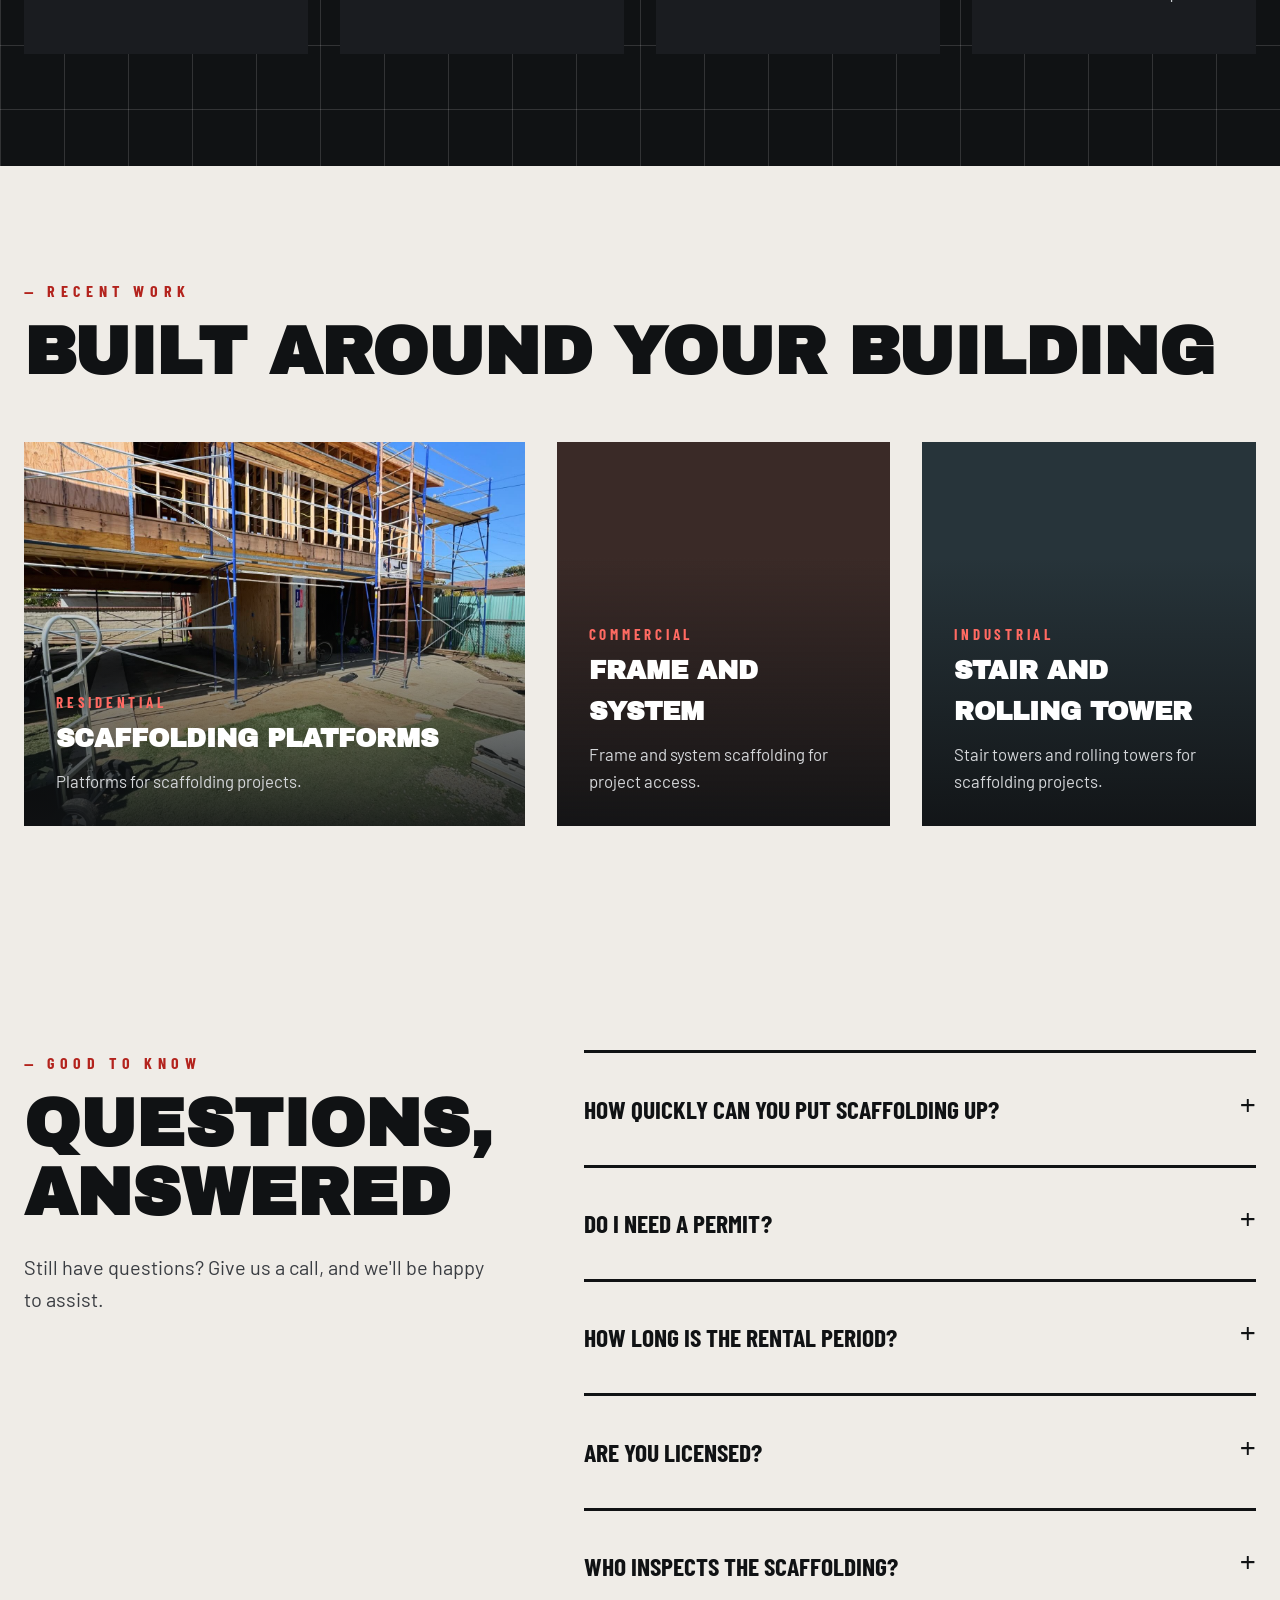
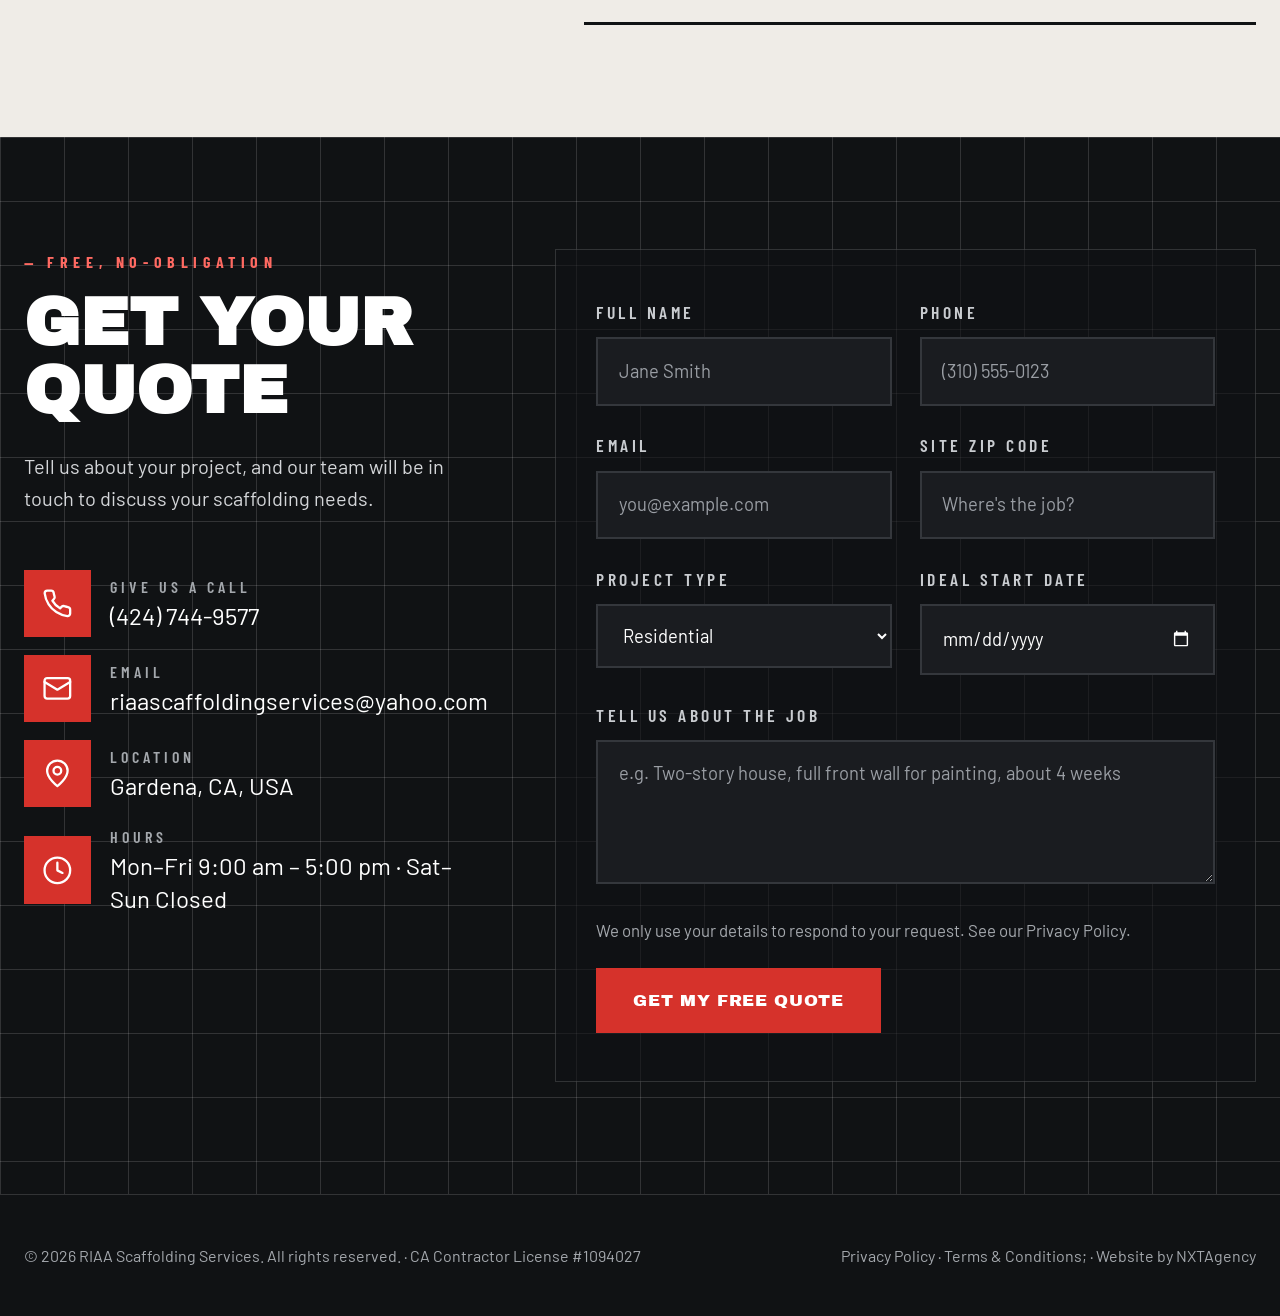
==== commit 79040ccd: "Update index.html" ====
--- a/index.html
+++ b/index.html
@@ -119,7 +119,7 @@
       <details><summary>How quickly can you put scaffolding up?</summary><p>Timing depends on the size of the project. Contact us for a free estimate and we'll give you a schedule.</p></details>
       <details><summary>Do I need a permit?</summary><p>If scaffolding is placed on or over a public sidewalk or street, a permit is usually required. Call us and we'll explain what your project needs.</p></details>
       <details><summary>How long is the rental period?</summary><p>As long as your project requires. We'll confirm the rental period in your quote.</p></details>
-      <details><summary>Are you licensed and placehold?</summary><p>Yes. RIAA Scaffolding Services is a licensed and placehold contractor.</p></details>
+      <details><summary>Are you licensed?</summary><p>Yes. RIAA Scaffolding Services is a licensed contractor.</p></details>
       <details><summary>Who inspects the scaffolding?</summary><p>Our team inspects the scaffolding after installation and before it's dismantled.</p></details>
     </div>
   </div>
@@ -138,8 +138,8 @@
         <div><span class="ic"><svg class="i" aria-hidden="true"><use href="#clock"/></svg></span><p><small>Hours</small><span>Mon–Fri 9:00 am – 5:00 pm · Sat–Sun Closed</span></p></div>
       </div>
     </div>
-    <form id="qform" action="https://formsubmit.co/78149cd3e2fc4c81d90d7c76fc1f3b5c" method="POST">
-  <input type="hidden" name="_next" value="https://nxtagency2024-ship-it.github.io/riass.service.final/thank-you.html">
+    <form id="qform" action="https://formsubmit.co/riaascaffoldingservices@yahoo.com" method="POST">
+  <input type="hidden" name="_next" value="https://riaascaffold.com/thank-you.html">
   <input type="hidden" name="_subject" value="New quote request from the website">
   <input type="hidden" name="_template" value="table">
   <input type="hidden" name="_blacklist" value="backlinks, seo services, crypto, casino, viagra">
